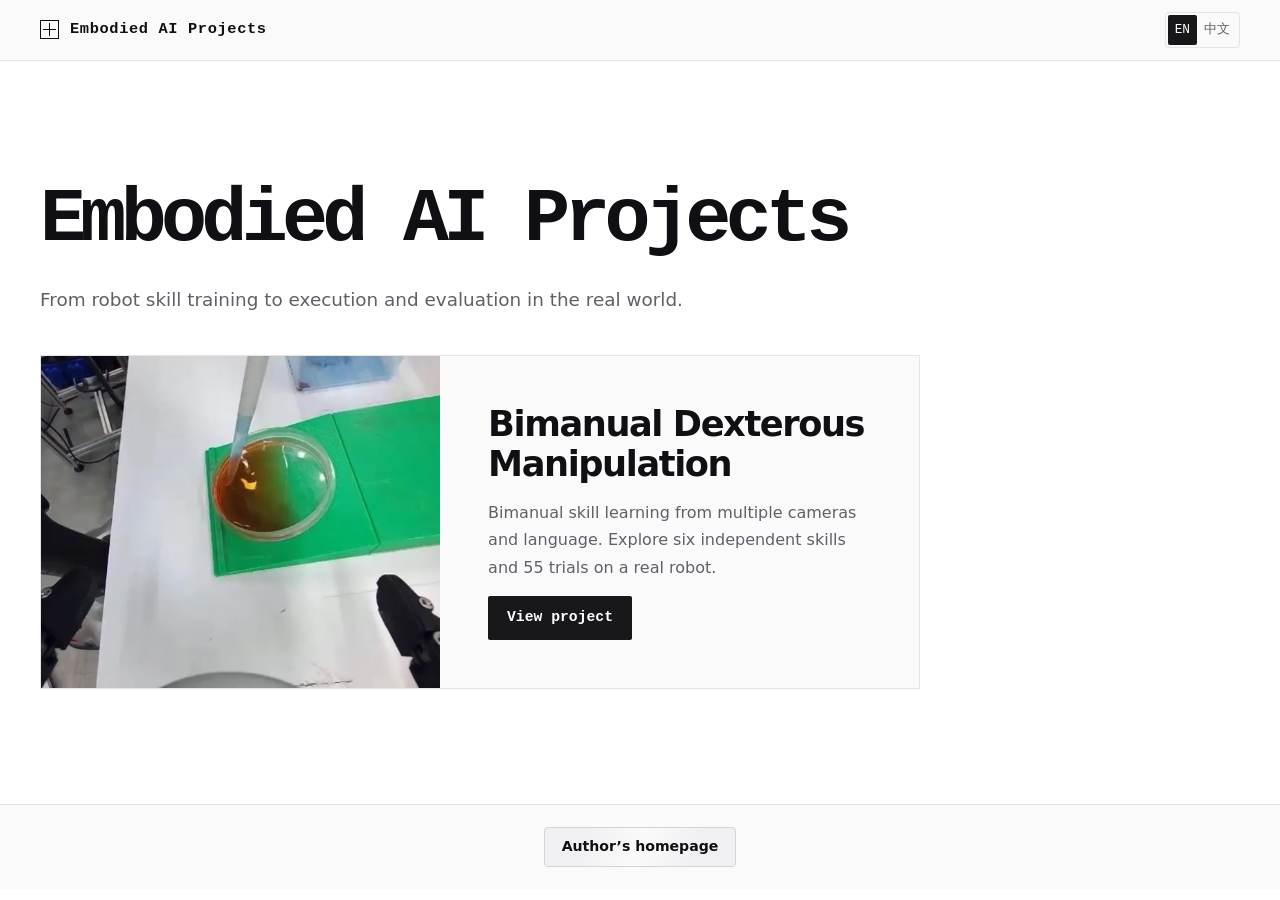
==== docs/index.html @ adc431ac "Add bimanual manipulation showcase" ====
<!doctype html>
<html lang="en">
<head>
  <meta charset="utf-8">
  <meta name="viewport" content="width=device-width, initial-scale=1">
  <meta name="description" content="Embodied AI projects featuring bimanual robot operation at a real lab bench." data-zh-content="具身智能项目展示，记录真实实验台上的双臂机器人操作。">
  <title data-zh="具身智能项目">Embodied AI Projects</title>
  <link rel="stylesheet" href="assets/site.css">
  <script src="assets/i18n.js" defer></script>
</head>
<body class="index-page">
  <header class="site-header">
    <div class="shell header-inner">
      <a class="wordmark" href="index.html"><span class="mark" aria-hidden="true"></span><span data-zh="具身智能项目">Embodied AI Projects</span></a>
      <div class="language-switch" role="group" aria-label="Language" data-zh-aria-label="语言">
        <button type="button" lang="en" data-language="en" aria-pressed="true">EN</button>
        <button type="button" lang="zh-CN" data-language="zh-CN" aria-pressed="false">中文</button>
      </div>
    </div>
  </header>
  <main class="shell index-main">
    <h1 data-zh="具身智能项目">Embodied AI Projects</h1>
    <p class="lead" data-zh="从机器人技能训练，到真实环境中的执行和评测。">From robot skill training to execution and evaluation in the real world.</p>
    <a class="project-link" href="projects/project-01/index.html">
      <img src="projects/project-01/assets/media/tilted-dish-mixing/01/right-wrist.webp" width="640" height="480" alt="A wrist-camera view of a pipette tip and Petri dish" data-zh-alt="腕部相机拍到的移液枪尖与培养皿">
      <div>
        <h2 data-zh="双臂精细操作">Bimanual Dexterous Manipulation</h2>
        <p data-zh="根据多视角图像与自然语言学习双臂精细操作。包含六项独立技能和 55 次真机评测。">Bimanual skill learning from multiple cameras and language. Explore six independent skills and 55 trials on a real robot.</p>
        <span class="button button-dark" data-zh="查看项目">View project</span>
      </div>
    </a>
  </main>
  <footer class="site-footer portfolio-footer">
    <div class="shell">
      <a class="portfolio-link" href="https://black-yt.github.io/" data-zh="作者主页">Author&rsquo;s homepage</a>
    </div>
  </footer>
</body>
</html>
---- docs/assets/site.css ----
:root {
  color-scheme: light;
  --paper: #ffffff;
  --ink: #101014;
  --muted: #60606a;
  --rule: #e4e4e7;
  --night: #18181b;
  --night-deep: #09090b;
  --mono: "Cascadia Mono", "SFMono-Regular", Consolas, "Liberation Mono", monospace;
  --sans: "PingFang SC", "Microsoft YaHei", "Noto Sans CJK SC", system-ui, sans-serif;
}

* { box-sizing: border-box; }
html { scroll-behavior: smooth; }
body {
  margin: 0;
  background: var(--paper);
  color: var(--ink);
  font: 400 1rem/1.7 var(--sans);
  -webkit-font-smoothing: antialiased;
}
h1, h2, h3, p, figure, dl, dd { margin: 0; }
h1, h2, h3 { line-height: 1.14; }
a { color: inherit; }
button, input { font: inherit; }
button { cursor: pointer; }
button:disabled { cursor: default; }
img { display: block; max-width: 100%; }
[hidden] { display: none !important; }
:focus-visible { outline: 2px solid #45454f; outline-offset: 4px; }

.shell { width: min(100% - 64px, 1200px); margin-inline: auto; }
.site-header {
  background: #fafafa;
  border-bottom: 1px solid var(--rule);
}
.header-inner, .footer-inner {
  min-height: 60px;
  display: flex;
  align-items: center;
  justify-content: space-between;
  gap: 20px;
}
.wordmark {
  display: inline-flex;
  align-items: center;
  gap: 11px;
  line-height: 1.3;
  font-weight: 760;
  font-size: .96rem;
  letter-spacing: .04em;
  text-decoration: none;
  flex-shrink: 0;
}
.mark {
  display: inline-block;
  position: relative;
  width: 19px;
  height: 19px;
  border: 1px solid currentColor;
}
.mark::before, .mark::after {
  content: "";
  position: absolute;
  background: currentColor;
}
.mark::before { inset: 8px 2px auto; height: 1px; }
.mark::after { inset: 2px auto 2px 8px; width: 1px; }
.top-nav { display: flex; align-items: center; gap: clamp(16px, 3.2vw, 38px); }
.top-nav a { white-space: nowrap; font-size: .85rem; text-decoration: none; color: var(--muted); }
.top-nav a:hover, .site-footer a:hover { color: var(--ink); }
.skip-link { position: fixed; top: 12px; left: 12px; z-index: 5; padding: .6rem 1rem; background: var(--night); color: var(--paper); transform: translateY(-160%); }
.skip-link:focus { transform: translateY(0); }

.button {
  display: inline-flex;
  align-items: center;
  justify-content: center;
  min-height: 44px;
  padding: .75rem 1.12rem;
  border: 1px solid transparent;
  border-radius: 2px;
  line-height: 1.2;
  font-size: .92rem;
  font-weight: 700;
  text-decoration: none;
  transition: background .18s, color .18s, border-color .18s;
}
.button-primary { background: var(--night); color: var(--paper); }
.button-primary:hover { background: #35353d; }
.button-dark { color: var(--paper); background: var(--night); }
.button-dark:hover { background: #35353d; }
.button-outline { background: transparent; color: var(--ink); border-color: var(--rule); }
.button-outline:not(:disabled):hover { border-color: var(--ink); }
.button-outline:disabled { opacity: .46; }

.site-footer { border-top: 1px solid var(--rule); }
.site-footer .footer-inner { min-height: 86px; }
.site-footer .footer-inner > span { color: var(--muted); font: .80rem var(--mono); }

.index-main { padding-block: clamp(55px, 9vw, 125px); }
.index-main h1 { font-size: clamp(2.5rem, 6vw, 5rem); letter-spacing: -.065em; }
.index-main .lead { margin-top: 20px; color: var(--muted); font-size: 1.15rem; }
.project-link {
  display: grid;
  grid-template-columns: minmax(0, 1fr) minmax(0, 1.2fr);
  max-width: 880px;
  margin-top: 40px;
  border: 1px solid var(--rule);
  text-decoration: none;
  overflow: hidden;
  background: #fafafa;
}
.project-link:hover { border-color: var(--ink); }
.project-link img { width: 100%; height: 100%; object-fit: cover; }
.project-link > div { display: grid; justify-items: start; align-content: center; gap: 15px; padding: clamp(24px, 4vw, 48px); }
.project-link h2 { font-size: clamp(1.45rem, 3vw, 2.2rem); letter-spacing: -.04em; }
.project-link p { color: var(--muted); }

@media (max-width: 720px) {
  .shell { width: calc(100% - 36px); }
  .header-inner { min-height: 60px; gap: 12px; }
  .wordmark { gap: 7px; font-size: .88rem; }
  .mark { transform: scale(.88); transform-origin: left; margin-right: -2px; }
  .top-nav { gap: 13px; }
  .top-nav a { font-size: .82rem; }
  .project-link { grid-template-columns: 1fr; }
  .project-link img { aspect-ratio: 16 / 10; height: auto; }
}
@media (max-width: 365px) {
  .shell { width: calc(100% - 26px); }
  .top-nav { gap: 8px; }
}
@media (prefers-reduced-motion: reduce) {
  *, *::before, *::after { scroll-behavior: auto !important; transition-duration: .01ms !important; animation-duration: .01ms !important; }
}

.header-tools { display: flex; align-items: center; gap: clamp(16px, 3vw, 42px); }
.language-switch { display: flex; align-items: center; padding: 2px; border: 1px solid var(--rule); border-radius: 4px; }
.language-switch button { border: 0; padding: 4px 7px; font-size: .8rem; color: var(--muted); background: none; border-radius: 2px; white-space: nowrap; }
.language-switch button[aria-pressed="true"] { background: var(--night); color: var(--paper); }
.language-switch button:hover:not([aria-pressed="true"]) { background: #f2f2f3; }

@media (max-width: 700px) {
  .header-inner:has(.top-nav) { display: grid; grid-template-columns: 1fr auto; grid-template-rows: auto auto; gap: 8px 12px; padding-block: 10px 8px; }
  .header-tools { display: contents; }
  .header-inner .top-nav { grid-column: 1 / -1; grid-row: 2; flex-wrap: wrap; column-gap: clamp(8px, 3vw, 18px); row-gap: 4px; }
  .header-inner .language-switch { justify-self: end; grid-column: 2; grid-row: 1; }
}

html[lang="en"] .top-nav,
html[lang="en"] .wordmark,
html[lang="en"] .button,
html[lang="en"] .language-switch { font-family: var(--mono); }
html[lang="en"] .index-main h1 {
  font-family: var(--mono);
  font-weight: 550;
  letter-spacing: -.075em;
}

@media (max-width: 430px) {
  html[lang="en"] .top-nav a { font-size: .75rem; letter-spacing: -.025em; }
}


.portfolio-footer { background: #fafafa; padding-block: 22px; }
.portfolio-footer .shell { display: flex; justify-content: center; }
.portfolio-link {
  position: relative;
  isolation: isolate;
  overflow: hidden;
  display: inline-flex;
  align-items: center;
  justify-content: center;
  min-height: 40px;
  padding: 6px 17px;
  border: 1px solid #d4d4d8;
  border-radius: 4px;
  color: var(--ink);
  background: #f0f0f2;
  font-size: .88rem;
  font-weight: 620;
  text-decoration: none;
  transition: transform .18s ease, box-shadow .18s ease, background .18s ease, color .18s ease, border-color .18s ease;
}
.portfolio-link::after {
  content: "";
  position: absolute;
  inset: 0;
  z-index: -1;
  pointer-events: none;
  background: linear-gradient(112deg, transparent 20%, #ffffffa8 50%, transparent 80%);
  animation: homepage-glint 5.8s ease-in-out infinite;
}
@keyframes homepage-glint {
  0%, 66% { transform: translateX(-115%); }
  90%, 100% { transform: translateX(115%); }
}
.portfolio-footer .portfolio-link:is(:hover, :focus-visible) {
  color: var(--paper);
  background: var(--night);
  border-color: var(--night);
  box-shadow: 0 4px 10px #18181b24;
  transform: translateY(-2px);
}
.portfolio-link:is(:hover, :focus-visible)::after { opacity: 0; }
.portfolio-link:active { transform: translateY(0); }
html[data-demo-paused] .portfolio-link::after { animation-play-state: paused; }
@media (prefers-reduced-motion: reduce) {
  .portfolio-link::after { animation: none; }
}
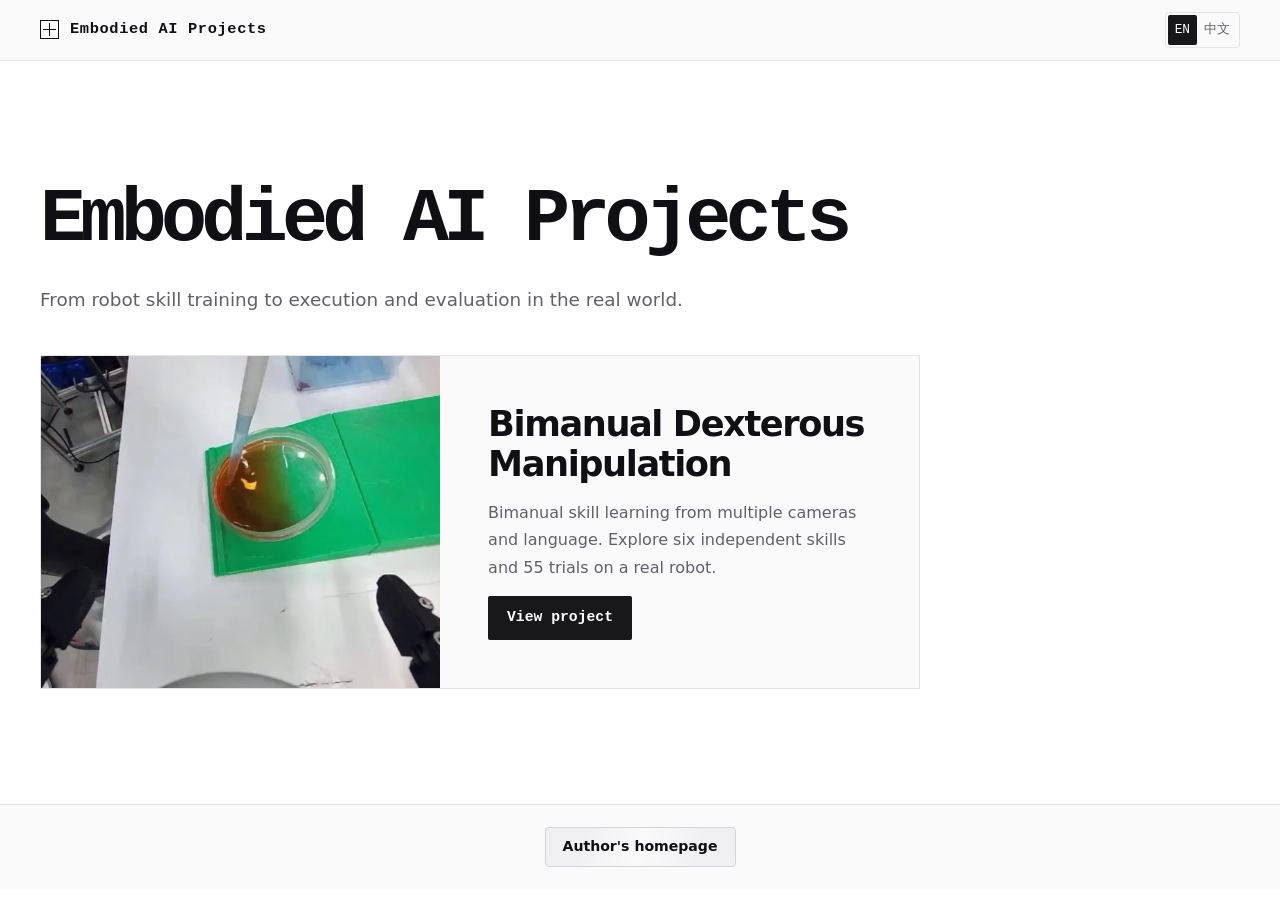
==== commit a7d7afec: "Keep project navigation visible while scrolling" ====
--- a/docs/index.html
+++ b/docs/index.html
@@ -32,7 +32,7 @@
   </main>
   <footer class="site-footer portfolio-footer">
     <div class="shell">
-      <a class="portfolio-link" href="https://black-yt.github.io/" data-zh="作者主页">Author&rsquo;s homepage</a>
+      <a class="portfolio-link" href="https://black-yt.github.io/" data-zh="作者主页">Author's homepage</a>
     </div>
   </footer>
 </body>
--- a/docs/assets/site.css
+++ b/docs/assets/site.css
@@ -11,7 +11,7 @@
 }
 
 * { box-sizing: border-box; }
-html { scroll-behavior: smooth; }
+html { scroll-behavior: smooth; scroll-padding-top: 72px; }
 body {
   margin: 0;
   background: var(--paper);
@@ -31,6 +31,9 @@
 
 .shell { width: min(100% - 64px, 1200px); margin-inline: auto; }
 .site-header {
+  position: sticky;
+  top: 0;
+  z-index: 10;
   background: #fafafa;
   border-bottom: 1px solid var(--rule);
 }
@@ -69,7 +72,7 @@
 .top-nav { display: flex; align-items: center; gap: clamp(16px, 3.2vw, 38px); }
 .top-nav a { white-space: nowrap; font-size: .85rem; text-decoration: none; color: var(--muted); }
 .top-nav a:hover, .site-footer a:hover { color: var(--ink); }
-.skip-link { position: fixed; top: 12px; left: 12px; z-index: 5; padding: .6rem 1rem; background: var(--night); color: var(--paper); transform: translateY(-160%); }
+.skip-link { position: fixed; top: 12px; left: 12px; z-index: 11; padding: .6rem 1rem; background: var(--night); color: var(--paper); transform: translateY(-160%); }
 .skip-link:focus { transform: translateY(0); }
 
 .button {
@@ -142,6 +145,7 @@
 .language-switch button:hover:not([aria-pressed="true"]) { background: #f2f2f3; }
 
 @media (max-width: 700px) {
+  html { scroll-padding-top: 94px; }
   .header-inner:has(.top-nav) { display: grid; grid-template-columns: 1fr auto; grid-template-rows: auto auto; gap: 8px 12px; padding-block: 10px 8px; }
   .header-tools { display: contents; }
   .header-inner .top-nav { grid-column: 1 / -1; grid-row: 2; flex-wrap: wrap; column-gap: clamp(8px, 3vw, 18px); row-gap: 4px; }
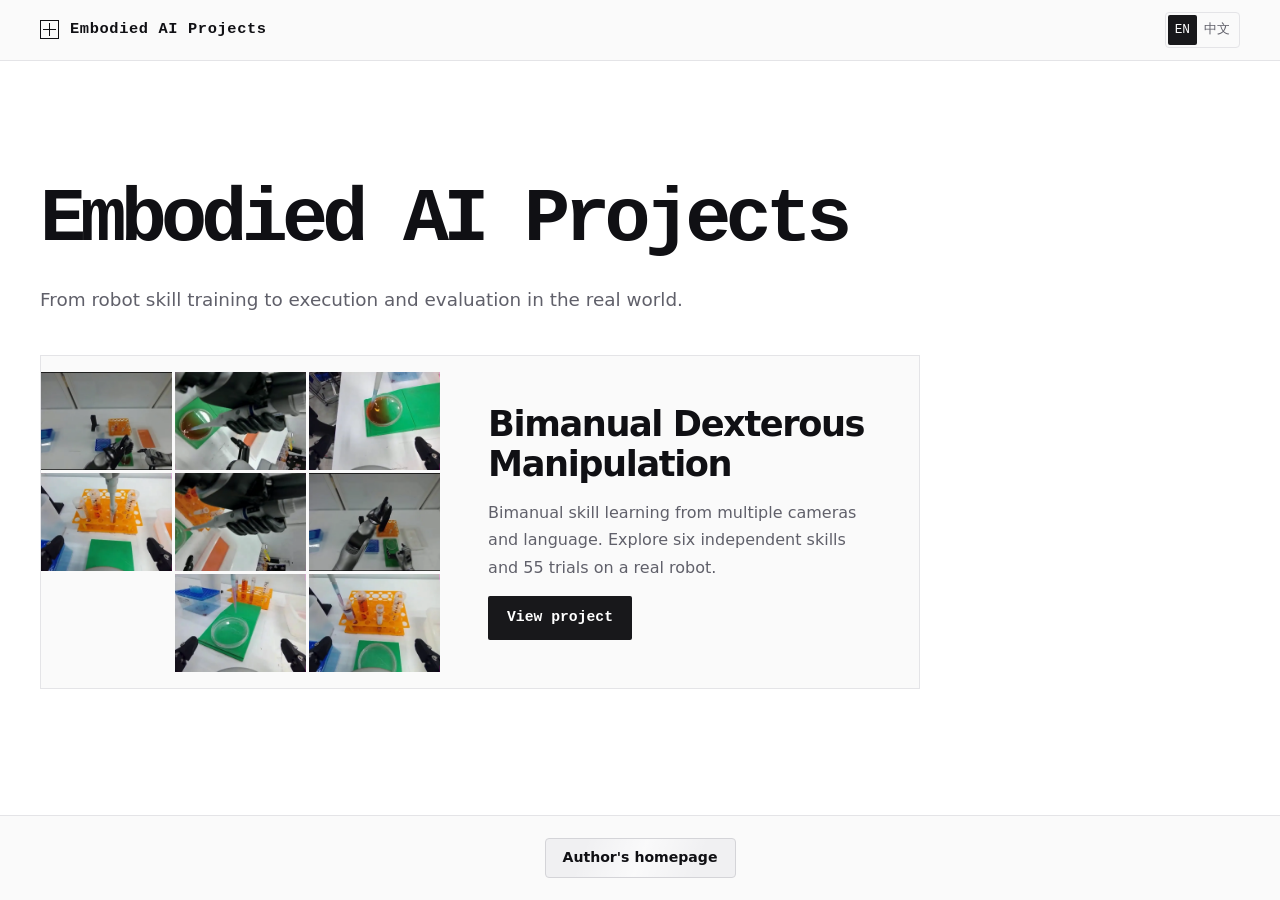
==== commit f86d38c1: "Use a photo mosaic and robot favicon on the project site" ====
--- a/docs/index.html
+++ b/docs/index.html
@@ -5,6 +5,7 @@
   <meta name="viewport" content="width=device-width, initial-scale=1">
   <meta name="description" content="Embodied AI projects featuring bimanual robot operation at a real lab bench." data-zh-content="具身智能项目展示，记录真实实验台上的双臂机器人操作。">
   <title data-zh="具身智能项目">Embodied AI Projects</title>
+  <link rel="icon" type="image/png" sizes="64x64" href="assets/favicon.png">
   <link rel="stylesheet" href="assets/site.css">
   <script src="assets/i18n.js" defer></script>
 </head>
@@ -22,7 +23,19 @@
     <h1 data-zh="具身智能项目">Embodied AI Projects</h1>
     <p class="lead" data-zh="从机器人技能训练，到真实环境中的执行和评测。">From robot skill training to execution and evaluation in the real world.</p>
     <a class="project-link" href="projects/project-01/index.html">
-      <img src="projects/project-01/assets/media/tilted-dish-mixing/01/right-wrist.webp" width="640" height="480" alt="A wrist-camera view of a pipette tip and Petri dish" data-zh-alt="腕部相机拍到的移液枪尖与培养皿">
+      <figure class="project-photos" aria-hidden="true">
+        <div class="hero-mosaic">
+          <span class="wide-view"><img src="projects/project-01/assets/media/tilted-dish-mixing/01/head.webp" width="640" height="480" alt="" decoding="async"></span>
+          <span><img src="projects/project-01/assets/media/tilted-dish-mixing/01/left-wrist.webp" width="640" height="480" alt="" decoding="async"></span>
+          <span><img src="projects/project-01/assets/media/tilted-dish-mixing/01/right-wrist.webp" width="640" height="480" alt="" decoding="async"></span>
+          <span><img src="projects/project-01/assets/media/tube-mixing/05/right-wrist.webp" width="640" height="480" alt="" decoding="async"></span>
+          <span><img src="projects/project-01/assets/media/tube-to-dish-a/03/left-wrist.webp" width="640" height="480" alt="" decoding="async"></span>
+          <span class="wide-view"><img src="projects/project-01/assets/media/tube-to-dish-b/03/head.webp" width="640" height="480" alt="" decoding="async"></span>
+          <span><img src="projects/project-01/assets/media/dish-to-tube/02/left-wrist.webp" width="640" height="480" alt="" decoding="async"></span>
+          <span><img src="projects/project-01/assets/media/dish-to-tube/11/right-wrist.webp" width="640" height="480" alt="" decoding="async"></span>
+          <span><img src="projects/project-01/assets/media/tube-to-tube/07/right-wrist.webp" width="640" height="480" alt="" decoding="async"></span>
+        </div>
+      </figure>
       <div>
         <h2 data-zh="双臂精细操作">Bimanual Dexterous Manipulation</h2>
         <p data-zh="根据多视角图像与自然语言学习双臂精细操作。包含六项独立技能和 55 次真机评测。">Bimanual skill learning from multiple cameras and language. Explore six independent skills and 55 trials on a real robot.</p>
--- a/docs/assets/site.css
+++ b/docs/assets/site.css
@@ -101,6 +101,13 @@
 .site-footer .footer-inner { min-height: 86px; }
 .site-footer .footer-inner > span { color: var(--muted); font: .80rem var(--mono); }
 
+.index-page {
+  min-height: 100vh;
+  min-height: 100dvh;
+  display: grid;
+  grid-template-rows: auto 1fr auto;
+}
+
 .index-main { padding-block: clamp(55px, 9vw, 125px); }
 .index-main h1 { font-size: clamp(2.5rem, 6vw, 5rem); letter-spacing: -.065em; }
 .index-main .lead { margin-top: 20px; color: var(--muted); font-size: 1.15rem; }
@@ -115,7 +122,11 @@
   background: #fafafa;
 }
 .project-link:hover { border-color: var(--ink); }
-.project-link img { width: 100%; height: 100%; object-fit: cover; }
+.project-photos { display: grid; align-items: center; min-width: 0; background: #fafafa; }
+.hero-mosaic { display: grid; grid-template-columns: repeat(3, minmax(0, 1fr)); gap: 3px; }
+.hero-mosaic > span { overflow: hidden; }
+.hero-mosaic .wide-view img { transform: scale(1.18); }
+.hero-mosaic img { width: 100%; height: auto; aspect-ratio: 4 / 3; object-fit: cover; }
 .project-link > div { display: grid; justify-items: start; align-content: center; gap: 15px; padding: clamp(24px, 4vw, 48px); }
 .project-link h2 { font-size: clamp(1.45rem, 3vw, 2.2rem); letter-spacing: -.04em; }
 .project-link p { color: var(--muted); }
@@ -128,7 +139,6 @@
   .top-nav { gap: 13px; }
   .top-nav a { font-size: .82rem; }
   .project-link { grid-template-columns: 1fr; }
-  .project-link img { aspect-ratio: 16 / 10; height: auto; }
 }
 @media (max-width: 365px) {
   .shell { width: calc(100% - 26px); }
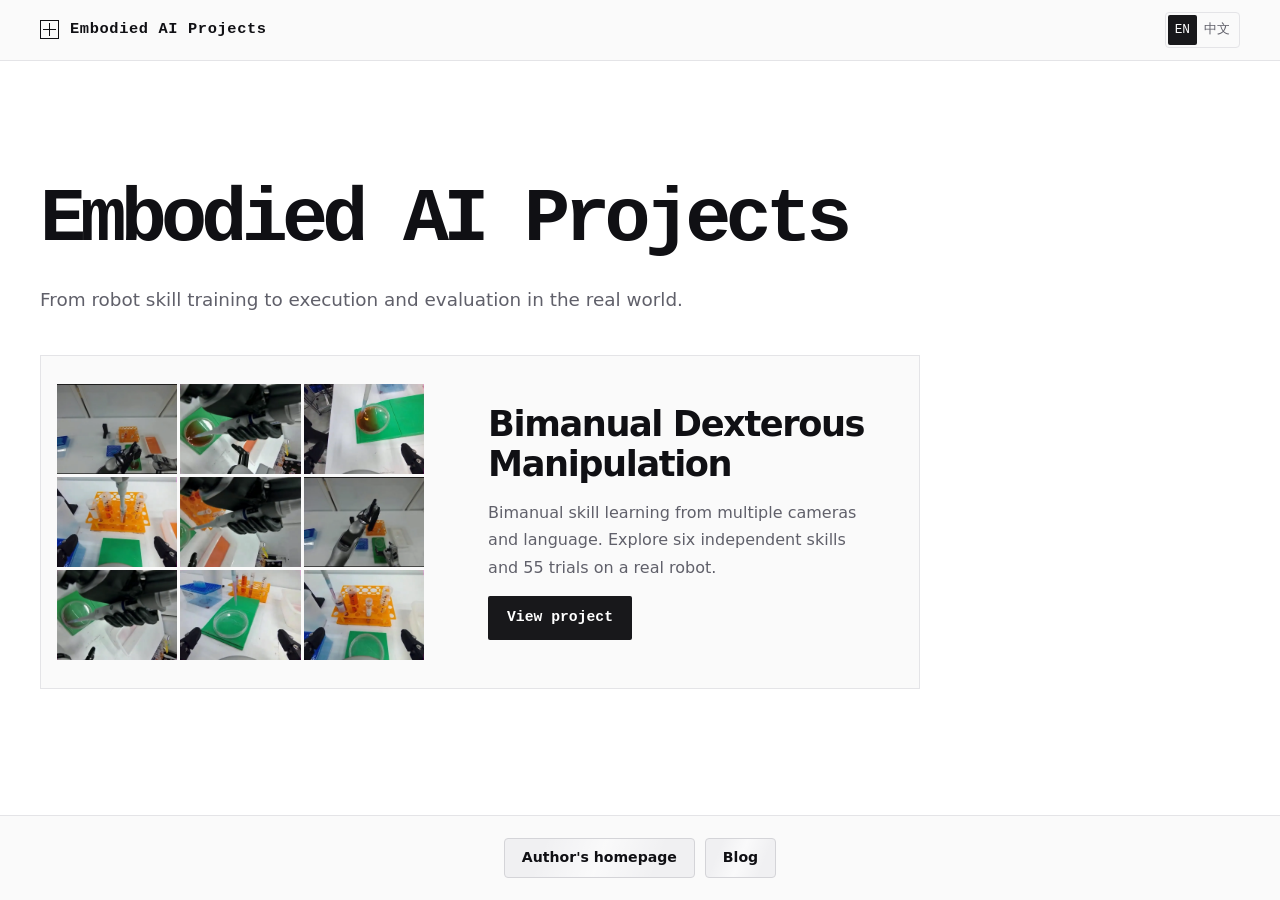
==== commit e09bec0d: "Add mosaic padding and link the project blog in the footer" ====
--- a/docs/index.html
+++ b/docs/index.html
@@ -46,6 +46,7 @@
   <footer class="site-footer portfolio-footer">
     <div class="shell">
       <a class="portfolio-link" href="https://black-yt.github.io/" data-zh="作者主页">Author's homepage</a>
+      <a class="portfolio-link" href="https://black-yt.github.io/blogs/embodied-ai-practical-experience/" data-zh="博客" data-zh-href="https://black-yt.github.io/blogs/embodied-ai-practical-experience/zh/">Blog</a>
     </div>
   </footer>
 </body>
--- a/docs/assets/site.css
+++ b/docs/assets/site.css
@@ -122,7 +122,13 @@
   background: #fafafa;
 }
 .project-link:hover { border-color: var(--ink); }
-.project-photos { display: grid; align-items: center; min-width: 0; background: #fafafa; }
+.project-photos {
+  display: grid;
+  align-items: center;
+  min-width: 0;
+  padding: clamp(10px, 1.3vw, 16px);
+  background: #fafafa;
+}
 .hero-mosaic { display: grid; grid-template-columns: repeat(3, minmax(0, 1fr)); gap: 3px; }
 .hero-mosaic > span { overflow: hidden; }
 .hero-mosaic .wide-view img { transform: scale(1.18); }
@@ -178,7 +184,7 @@
 
 
 .portfolio-footer { background: #fafafa; padding-block: 22px; }
-.portfolio-footer .shell { display: flex; justify-content: center; }
+.portfolio-footer .shell { display: flex; flex-wrap: wrap; justify-content: center; gap: 10px; }
 .portfolio-link {
   position: relative;
   isolation: isolate;
